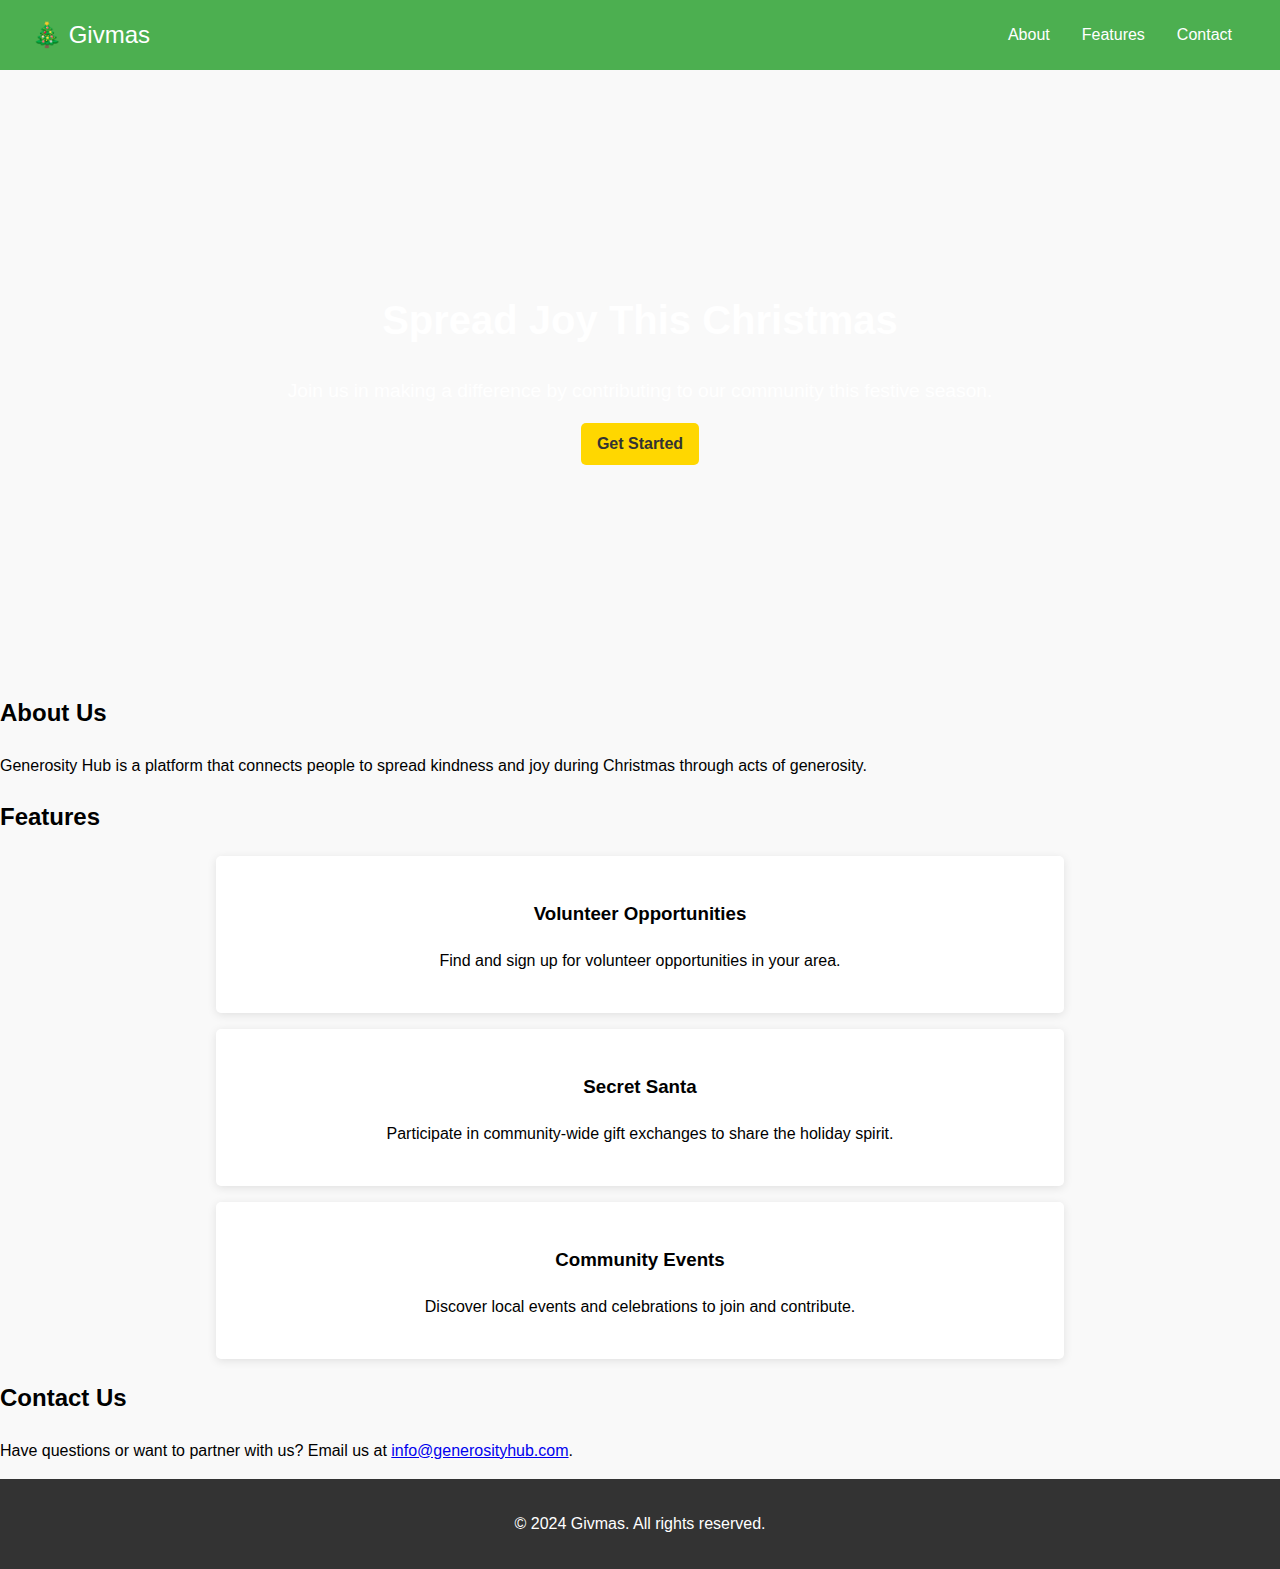
==== index.html @ 80870e4e "Initial Commit" ====
<!DOCTYPE html>
<html lang="en">
<head>
    <meta charset="UTF-8">
    <meta name="viewport" content="width=device-width, initial-scale=1.0">
    <title>Givmas</title>
    <link rel="stylesheet" href="styles.css">
</head>
<body>
    <header>
        <div class="logo">🎄 Givmas</div>
        <nav>
            <ul>
                <li><a href="#about">About</a></li>
                <li><a href="#features">Features</a></li>
                <li><a href="#contact">Contact</a></li>
            </ul>
        </nav>
    </header>
    <section id="hero">
        <h1>Spread Joy This Christmas</h1>
        <p>Join us in making a difference by contributing to our community this festive season.</p>
        <a href="#features" class="cta-button">Get Started</a>
    </section>
    <section id="about">
        <h2>About Us</h2>
        <p>Generosity Hub is a platform that connects people to spread kindness and joy during Christmas through acts of generosity.</p>
    </section>
    <section id="features">
        <h2>Features</h2>
        <div class="feature-box">
            <h3>Volunteer Opportunities</h3>
            <p>Find and sign up for volunteer opportunities in your area.</p>
        </div>
        <div class="feature-box">
            <h3>Secret Santa</h3>
            <p>Participate in community-wide gift exchanges to share the holiday spirit.</p>
        </div>
        <div class="feature-box">
            <h3>Community Events</h3>
            <p>Discover local events and celebrations to join and contribute.</p>
        </div>
    </section>
    <section id="contact">
        <h2>Contact Us</h2>
        <p>Have questions or want to partner with us? Email us at <a href="mailto:info@generosityhub.com">info@generosityhub.com</a>.</p>
    </section>
    <footer>
        <p>© 2024 Givmas. All rights reserved.</p>
    </footer>
</body>
</html>
---- styles.css ----
/* General Styles */
body {
    font-family: Arial, sans-serif;
    margin: 0;
    padding: 0;
    line-height: 1.6;
    background: #f9f9f9;
}

/* Login Page */
.login-container {
    width: 100%;
    max-width: 400px;
    margin: 100px auto;
    padding: 20px;
    background: #fff;
    border-radius: 5px;
    box-shadow: 0 2px 10px rgba(0, 0, 0, 0.1);
    text-align: center;
}

.login-form {
    display: flex;
    flex-direction: column;
}

.login-form label {
    margin-top: 10px;
    text-align: left;
}

.login-form input {
    padding: 10px;
    margin-top: 5px;
    border: 1px solid #ccc;
    border-radius: 5px;
}

.login-form button {
    margin-top: 20px;
    padding: 10px;
    background: #4CAF50;
    color: white;
    border: none;
    border-radius: 5px;
    cursor: pointer;
}

.login-form button:hover {
    background: #45a049;
}

/* Homepage Styles */
header {
    background: #4CAF50;
    color: white;
    padding: 1rem 2rem;
    display: flex;
    justify-content: space-between;
    align-items: center;
}

header .logo {
    font-size: 1.5rem;
}

header nav ul {
    list-style: none;
    display: flex;
    margin: 0;
    padding: 0;
}

header nav ul li {
    margin: 0 1rem;
}

header nav ul li a {
    color: white;
    text-decoration: none;
}

#hero {
    text-align: center;
    padding: 2rem;
    background: url('https://via.placeholder.com/1200x400') no-repeat center center/cover;
    color: white;
    height: 60vh;
    display: flex;
    flex-direction: column;
    justify-content: center;
    align-items: center;
}

#hero h1 {
    font-size: 2.5rem;
    margin: 0.5rem 0;
}

#hero p {
    font-size: 1.2rem;
    margin: 1rem 0;
}

.cta-button {
    background: #FFD700;
    color: #333;
    padding: 0.5rem 1rem;
    border: none;
    text-decoration: none;
    font-weight: bold;
    border-radius: 5px;
}

.cta-button:hover {
    background: #FFC107;
}

.feature-box {
    background: #fff;
    margin: 1rem auto;
    padding: 1.5rem;
    border-radius: 5px;
    max-width: 800px;
    box-shadow: 0 2px 10px rgba(0, 0, 0, 0.1);
    text-align: center;
}

footer {
    background: #333;
    color: white;
    text-align: center;
    padding: 1rem 0;
}
/* Wishlist Page */
#wishlist {
    max-width: 800px;
    margin: 2rem auto;
    padding: 1.5rem;
    background: #fff;
    border-radius: 5px;
    box-shadow: 0 2px 10px rgba(0, 0, 0, 0.1);
    text-align: center;
}

#wishlistForm {
    display: flex;
    flex-direction: column;
    gap: 1rem;
}

#wishlistForm label {
    text-align: left;
}

#wishlistForm input, #wishlistForm textarea, #wishlistForm button {
    width: 100%;
    padding: 0.8rem;
    border: 1px solid #ccc;
    border-radius: 5px;
}

#wishlistForm button {
    background: #4CAF50;
    color: white;
    border: none;
    cursor: pointer;
}

#wishlistForm button:hover {
    background: #45a049;
}

#wishlistItems {
    list-style: none;
    padding: 0;
}

.wishlist-item {
    display: flex;
    justify-content: space-between;
    align-items: center;
    background: #f9f9f9;
    padding: 1rem;
    border-radius: 5px;
    margin-bottom: 1rem;
}

.wishlist-item button {
    background: #ff4d4d;
    color: white;
    border: none;
    padding: 0.5rem;
    border-radius: 5px;
    cursor: pointer;
}

.wishlist-item button:hover {
    background: #ff3333;
}
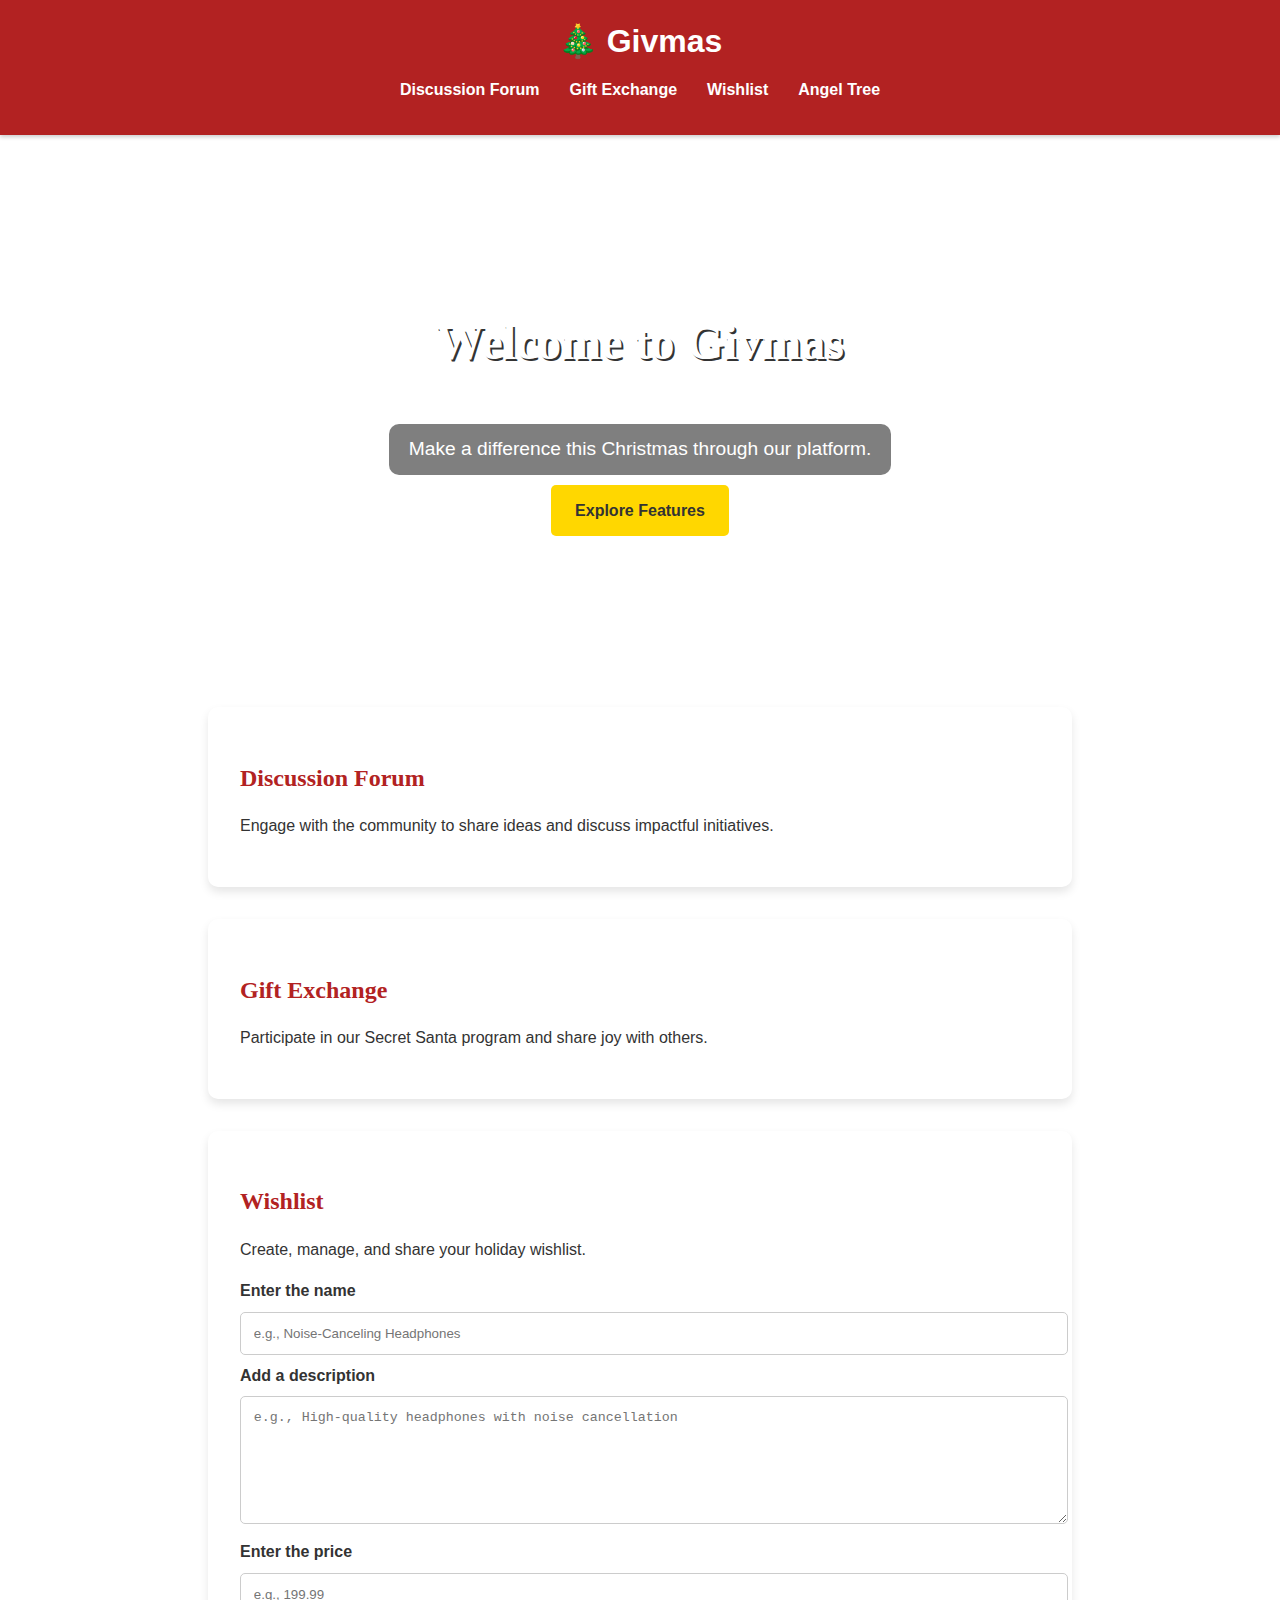
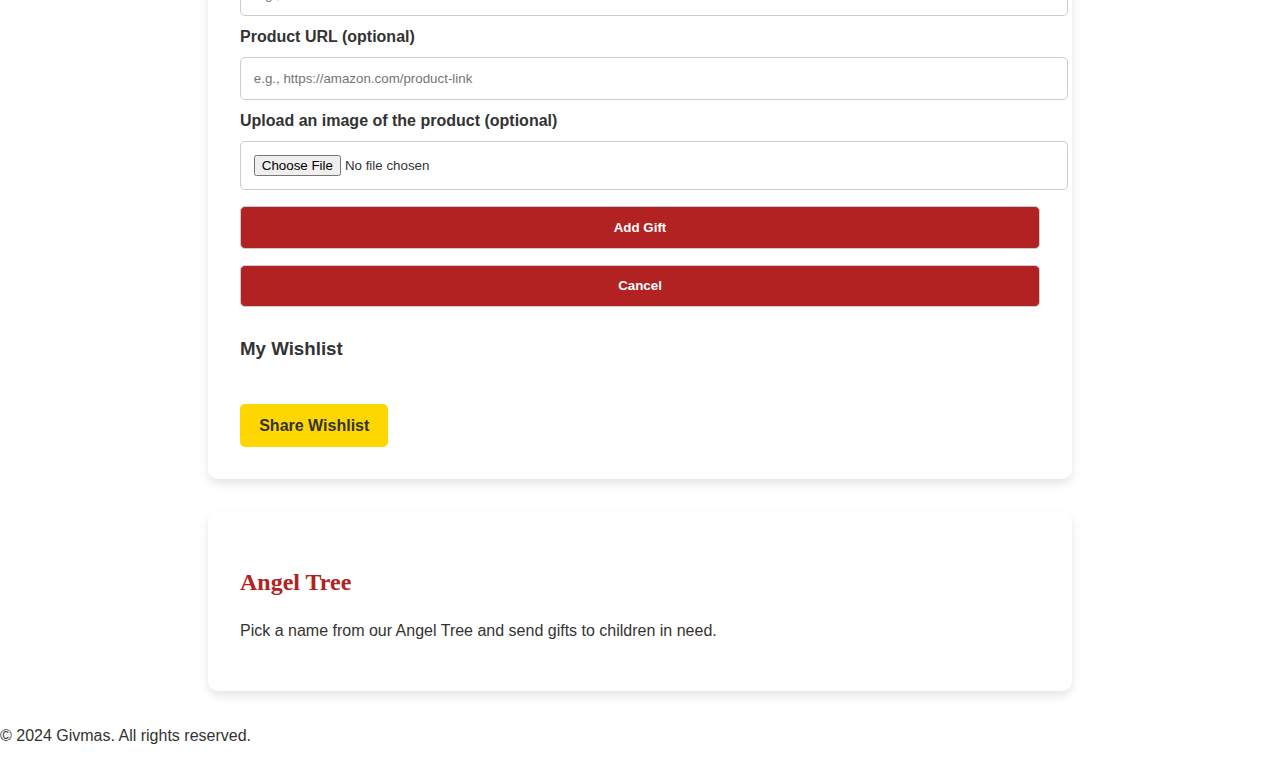
==== commit 01736253: "first commit" ====
--- a/index.html
+++ b/index.html
@@ -3,50 +3,96 @@
 <head>
     <meta charset="UTF-8">
     <meta name="viewport" content="width=device-width, initial-scale=1.0">
-    <title>Givmas</title>
+    <title>Givmas - Homepage</title>
     <link rel="stylesheet" href="styles.css">
 </head>
 <body>
+    <!-- Header -->
     <header>
         <div class="logo">🎄 Givmas</div>
         <nav>
             <ul>
-                <li><a href="#about">About</a></li>
-                <li><a href="#features">Features</a></li>
-                <li><a href="#contact">Contact</a></li>
+                <li><a href="#forum">Discussion Forum</a></li>
+                <li><a href="#gift-exchange">Gift Exchange</a></li>
+                <li><a href="#wishlist">Wishlist</a></li>
+                <li><a href="#angel-tree">Angel Tree</a></li>
             </ul>
         </nav>
     </header>
+
+    <!-- Hero Section -->
     <section id="hero">
-        <h1>Spread Joy This Christmas</h1>
-        <p>Join us in making a difference by contributing to our community this festive season.</p>
-        <a href="#features" class="cta-button">Get Started</a>
+        <h1>Welcome to Givmas</h1>
+        <p>Make a difference this Christmas through our platform.</p>
+        <a href="#features" class="cta-button">Explore Features</a>
     </section>
-    <section id="about">
-        <h2>About Us</h2>
-        <p>Generosity Hub is a platform that connects people to spread kindness and joy during Christmas through acts of generosity.</p>
-    </section>
+
+    <!-- Features Section -->
     <section id="features">
-        <h2>Features</h2>
-        <div class="feature-box">
-            <h3>Volunteer Opportunities</h3>
-            <p>Find and sign up for volunteer opportunities in your area.</p>
+        <!-- Discussion Forum -->
+        <div id="forum" class="feature-box">
+            <h2>Discussion Forum</h2>
+            <p>Engage with the community to share ideas and discuss impactful initiatives.</p>
         </div>
-        <div class="feature-box">
-            <h3>Secret Santa</h3>
-            <p>Participate in community-wide gift exchanges to share the holiday spirit.</p>
+
+        <!-- Gift Exchange -->
+        <div id="gift-exchange" class="feature-box">
+            <h2>Gift Exchange</h2>
+            <p>Participate in our Secret Santa program and share joy with others.</p>
         </div>
-        <div class="feature-box">
-            <h3>Community Events</h3>
-            <p>Discover local events and celebrations to join and contribute.</p>
+
+        <!-- Wishlist Section -->
+        <div id="wishlist" class="feature-box">
+            <h2>Wishlist</h2>
+            <p>Create, manage, and share your holiday wishlist.</p>
+
+            <!-- Wishlist Form -->
+            <form id="wishlistForm" class="wishlist-form">
+                <label for="itemName">Enter the name</label>
+                <input type="text" id="itemName" placeholder="e.g., Noise-Canceling Headphones" required>
+                
+                <label for="itemDescription">Add a description</label>
+                <textarea id="itemDescription" placeholder="e.g., High-quality headphones with noise cancellation"></textarea>
+                
+                <label for="itemPrice">Enter the price</label>
+                <input type="number" id="itemPrice" placeholder="e.g., 199.99" step="0.01" min="0">
+                
+                <label for="itemLink">Product URL (optional)</label>
+                <input type="url" id="itemLink" placeholder="e.g., https://amazon.com/product-link">
+
+                <label for="itemImage">Upload an image of the product (optional)</label>
+                <input type="file" id="itemImage" accept="image/*">
+
+                <button type="submit">Add Gift</button>
+                <button type="button" id="cancelButton">Cancel</button>
+            </form>
+            
+            <!-- Wishlist Items -->
+            <h3>My Wishlist</h3>
+            <div id="wishlistItems" class="wishlist-container">
+                <!-- Dynamically added items will appear here -->
+            </div>
+
+            <!-- Share Wishlist -->
+            <button id="shareButton">Share Wishlist</button>
+            <p id="shareableLink" style="display: none;">
+                Shareable Link: <a href="#" id="generatedLink" target="_blank"></a>
+            </p>
+        </div>
+
+        <!-- Angel Tree -->
+        <div id="angel-tree" class="feature-box">
+            <h2>Angel Tree</h2>
+            <p>Pick a name from our Angel Tree and send gifts to children in need.</p>
         </div>
     </section>
-    <section id="contact">
-        <h2>Contact Us</h2>
-        <p>Have questions or want to partner with us? Email us at <a href="mailto:info@generosityhub.com">info@generosityhub.com</a>.</p>
-    </section>
+
+    <!-- Footer -->
     <footer>
         <p>© 2024 Givmas. All rights reserved.</p>
     </footer>
+
+    <!-- Script -->
+    <script src="wishlist.js"></script>
 </body>
 </html>
--- a/styles.css
+++ b/styles.css
@@ -1,89 +1,58 @@
 /* General Styles */
 body {
-    font-family: Arial, sans-serif;
+    font-family: 'Arial', sans-serif;
     margin: 0;
     padding: 0;
     line-height: 1.6;
-    background: #f9f9f9;
-}
-
-/* Login Page */
-.login-container {
-    width: 100%;
-    max-width: 400px;
-    margin: 100px auto;
-    padding: 20px;
-    background: #fff;
-    border-radius: 5px;
-    box-shadow: 0 2px 10px rgba(0, 0, 0, 0.1);
+    background: url('https://www.toptal.com/designers/subtlepatterns/patterns/giftly.png'); /* Subtle gift background */
+    color: #333;
+}
+
+h1, h2 {
+    font-family: 'Georgia', serif;
+}
+
+/* Header */
+header {
+    background: #B22222; /* Christmas Red */
+    color: white;
+    padding: 1rem;
     text-align: center;
-}
-
-.login-form {
-    display: flex;
-    flex-direction: column;
-}
-
-.login-form label {
-    margin-top: 10px;
-    text-align: left;
-}
-
-.login-form input {
-    padding: 10px;
-    margin-top: 5px;
-    border: 1px solid #ccc;
-    border-radius: 5px;
-}
-
-.login-form button {
-    margin-top: 20px;
-    padding: 10px;
-    background: #4CAF50;
-    color: white;
-    border: none;
-    border-radius: 5px;
-    cursor: pointer;
-}
-
-.login-form button:hover {
-    background: #45a049;
-}
-
-/* Homepage Styles */
-header {
-    background: #4CAF50;
-    color: white;
-    padding: 1rem 2rem;
-    display: flex;
-    justify-content: space-between;
-    align-items: center;
+    box-shadow: 0 2px 4px rgba(0, 0, 0, 0.2);
 }
 
 header .logo {
-    font-size: 1.5rem;
+    font-size: 2rem;
+    font-weight: bold;
 }
 
 header nav ul {
     list-style: none;
-    display: flex;
-    margin: 0;
     padding: 0;
+    margin-top: 10px;
+    display: flex;
+    justify-content: center;
 }
 
 header nav ul li {
-    margin: 0 1rem;
+    margin: 0 15px;
 }
 
 header nav ul li a {
-    color: white;
-    text-decoration: none;
-}
-
+    color: #fff;
+    text-decoration: none;
+    font-weight: bold;
+    transition: color 0.3s ease;
+}
+
+header nav ul li a:hover {
+    color: #FFD700; /* Gold */
+}
+
+/* Hero Section */
 #hero {
     text-align: center;
-    padding: 2rem;
-    background: url('https://via.placeholder.com/1200x400') no-repeat center center/cover;
+    background: url('https://images.unsplash.com/photo-1605389718463-29507b273c7b') no-repeat center center/cover;
     color: white;
     height: 60vh;
     display: flex;
@@ -93,108 +62,195 @@
 }
 
 #hero h1 {
-    font-size: 2.5rem;
-    margin: 0.5rem 0;
+    font-size: 3rem;
+    text-shadow: 2px 2px #333;
 }
 
 #hero p {
     font-size: 1.2rem;
-    margin: 1rem 0;
+    margin: 10px 0;
+    background: rgba(0, 0, 0, 0.5);
+    padding: 10px 20px;
+    border-radius: 10px;
 }
 
 .cta-button {
-    background: #FFD700;
-    color: #333;
-    padding: 0.5rem 1rem;
-    border: none;
-    text-decoration: none;
-    font-weight: bold;
+    background: #FFD700; /* Gold */
+    color: #333;
+    padding: 0.8rem 1.5rem;
     border-radius: 5px;
+    text-decoration: none;
+    font-weight: bold;
+    transition: background 0.3s ease;
 }
 
 .cta-button:hover {
-    background: #FFC107;
-}
-
+    background: #FFA500; /* Darker gold */
+}
+
+/* Feature Box */
 .feature-box {
     background: #fff;
-    margin: 1rem auto;
-    padding: 1.5rem;
-    border-radius: 5px;
+    padding: 2rem;
+    margin: 2rem auto;
     max-width: 800px;
-    box-shadow: 0 2px 10px rgba(0, 0, 0, 0.1);
-    text-align: center;
-}
-
-footer {
-    background: #333;
-    color: white;
-    text-align: center;
-    padding: 1rem 0;
-}
-/* Wishlist Page */
-#wishlist {
-    max-width: 800px;
-    margin: 2rem auto;
-    padding: 1.5rem;
-    background: #fff;
-    border-radius: 5px;
-    box-shadow: 0 2px 10px rgba(0, 0, 0, 0.1);
-    text-align: center;
-}
-
-#wishlistForm {
-    display: flex;
-    flex-direction: column;
-    gap: 1rem;
-}
-
-#wishlistForm label {
-    text-align: left;
-}
-
-#wishlistForm input, #wishlistForm textarea, #wishlistForm button {
+    border-radius: 10px;
+    box-shadow: 0 5px 10px rgba(0, 0, 0, 0.1);
+}
+
+.feature-box h2 {
+    color: #B22222; /* Christmas Red */
+    margin-bottom: 1rem;
+}
+
+/* Wishlist Form */
+.wishlist-form label {
+    font-weight: bold;
+    color: #333;
+}
+
+.wishlist-form input,
+.wishlist-form textarea,
+.wishlist-form button {
     width: 100%;
     padding: 0.8rem;
+    margin: 0.5rem 0;
+    border-radius: 5px;
     border: 1px solid #ccc;
-    border-radius: 5px;
-}
-
-#wishlistForm button {
-    background: #4CAF50;
+}
+
+.wishlist-form textarea {
+    resize: vertical;
+    height: 100px;
+}
+
+.wishlist-form button {
+    background: #B22222; /* Christmas Red */
     color: white;
+    font-weight: bold;
+    cursor: pointer;
+    transition: background 0.3s ease;
+}
+
+.wishlist-form button:hover {
+    background: #8B0000; /* Darker Red */
+}
+
+/* Wishlist Items */
+.wishlist-container {
+    display: flex;
+    flex-wrap: wrap;
+    gap: 20px;
+    justify-content: center;
+    margin-top: 1.5rem;
+}
+
+.wishlist-card {
+    background: #fff;
+    border: 2px solid #B22222; /* Red Border */
+    border-radius: 10px;
+    padding: 1rem;
+    text-align: center;
+    width: 250px;
+    box-shadow: 0 4px 8px rgba(0, 0, 0, 0.2);
+    transition: transform 0.3s ease, box-shadow 0.3s ease;
+}
+
+.wishlist-card:hover {
+    transform: translateY(-5px);
+    box-shadow: 0 6px 10px rgba(0, 0, 0, 0.3);
+}
+
+.wishlist-card img {
+    width: 100%;
+    border-radius: 10px;
+    margin-bottom: 10px;
+}
+
+.wishlist-card h4 {
+    font-size: 1.2rem;
+    margin: 0.5rem 0;
+    color: #333;
+}
+
+.wishlist-card p {
+    font-size: 0.9rem;
+    color: #555;
+    margin: 5px 0;
+}
+
+.wishlist-card a {
+    display: block;
+    color: #007BFF;
+    text-decoration: none;
+    font-weight: bold;
+}
+
+.wishlist-card a:hover {
+    text-decoration: underline;
+}
+
+.wishlist-actions {
+    display: flex;
+    justify-content: space-around;
+    margin-top: 10px;
+}
+
+.edit-btn,
+.delete-btn {
+    background: none;
     border: none;
+    font-size: 1.2rem;
     cursor: pointer;
-}
-
-#wishlistForm button:hover {
-    background: #45a049;
-}
-
-#wishlistItems {
-    list-style: none;
-    padding: 0;
-}
-
-.wishlist-item {
-    display: flex;
-    justify-content: space-between;
-    align-items: center;
-    background: #f9f9f9;
-    padding: 1rem;
-    border-radius: 5px;
-    margin-bottom: 1rem;
-}
-
-.wishlist-item button {
-    background: #ff4d4d;
-    color: white;
+    transition: 0.3s;
+}
+
+.edit-btn {
+    color: #4CAF50; /* Green */
+}
+
+.edit-btn:hover {
+    color: #45a049;
+}
+
+.delete-btn {
+    color: #ff4d4d;
+}
+
+.delete-btn:hover {
+    color: #ff3333;
+}
+
+/* Share Wishlist */
+#shareButton {
+    background: #FFD700;
+    color: #333;
     border: none;
-    padding: 0.5rem;
+    padding: 0.8rem 1.2rem;
+    font-size: 1rem;
     border-radius: 5px;
     cursor: pointer;
-}
-
-.wishlist-item button:hover {
-    background: #ff3333;
-}
+    font-weight: bold;
+    margin-top: 1rem;
+    transition: background 0.3s ease;
+}
+
+#shareButton:hover {
+    background: #FFA500;
+}
+
+#shareableLink {
+    margin-top: 1rem;
+    font-size: 1rem;
+    color: #333;
+}
+
+#shareableLink a {
+    color: #007BFF;
+    text-decoration: none;
+    font-weight: bold;
+}
+
+#shareableLink a:hover {
+    text-decoration: underline;
+}
